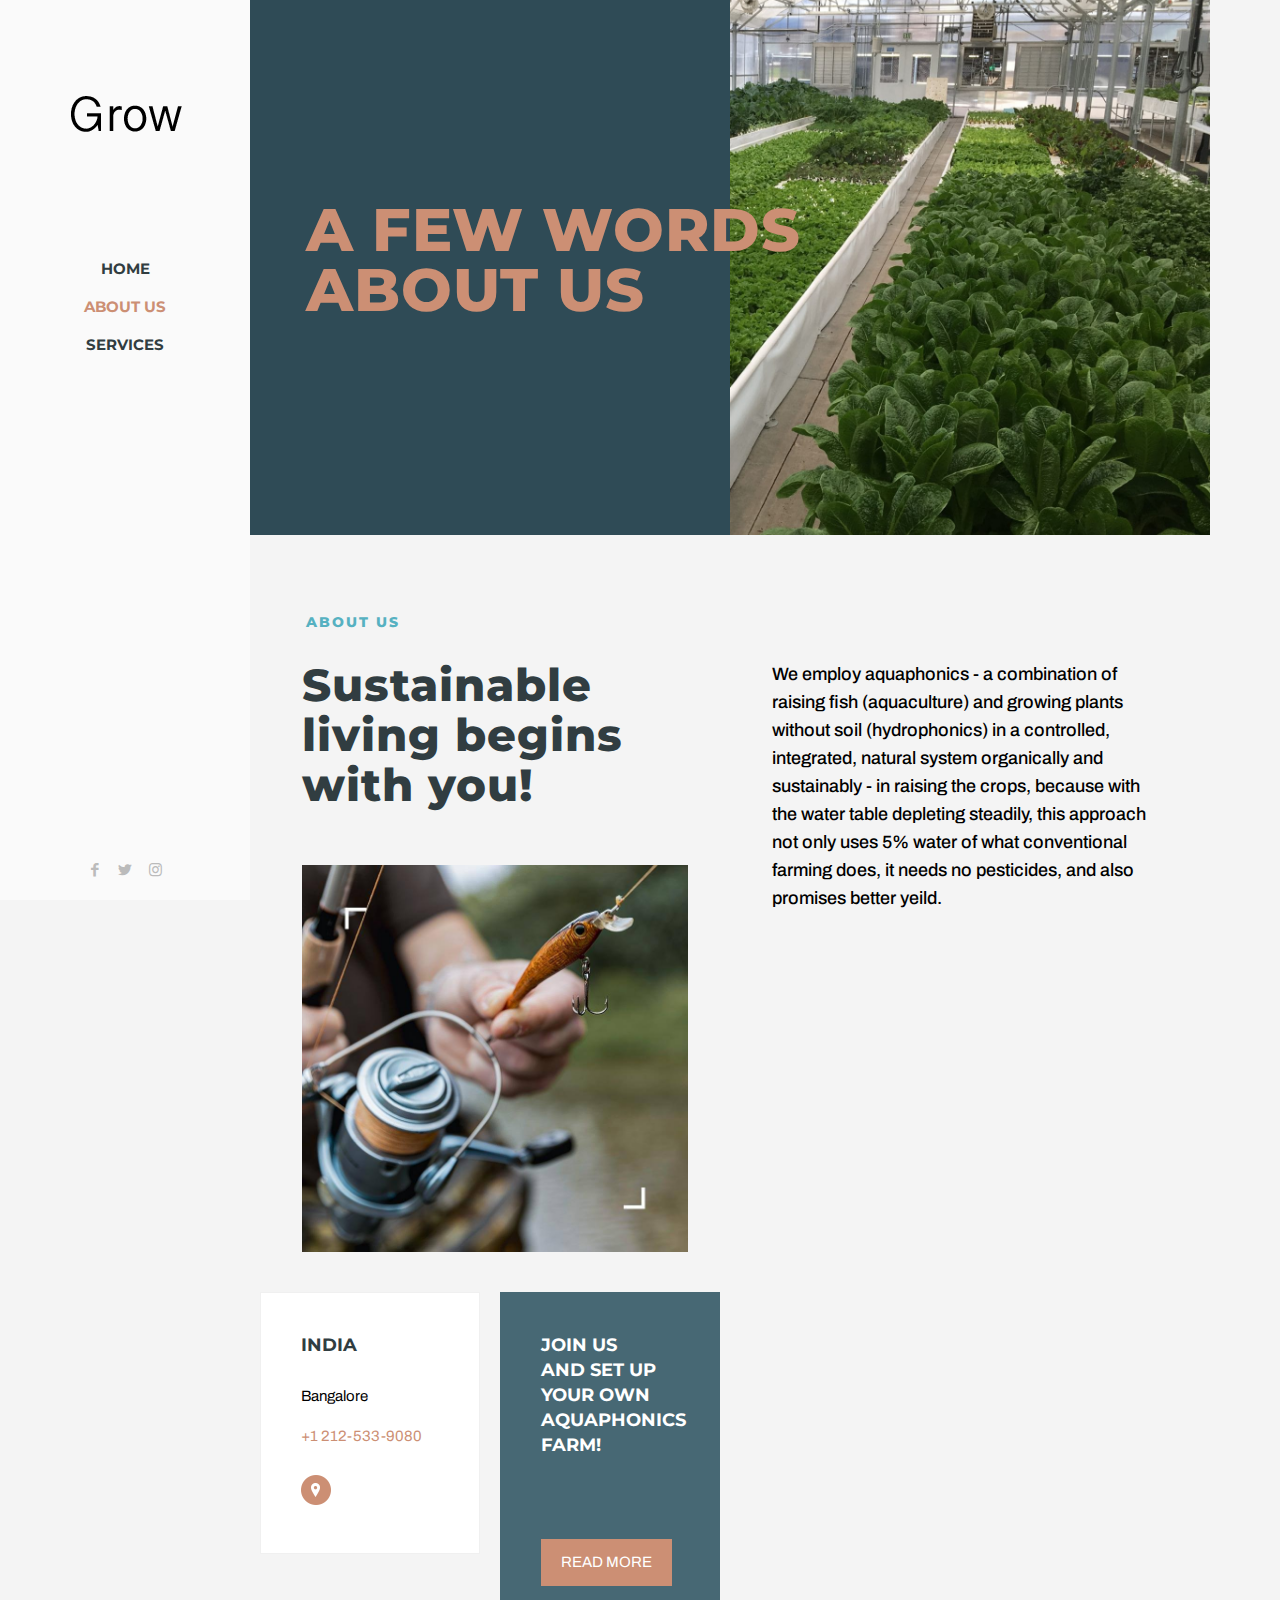
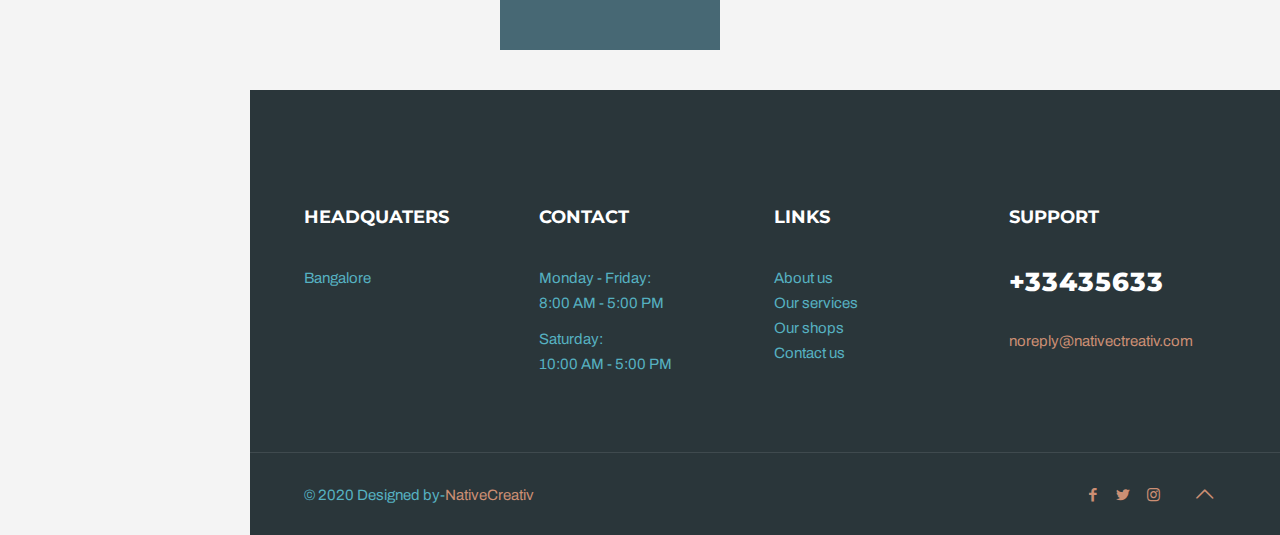
==== about.html @ 34e4ea16 "my first commit" ====
<!DOCTYPE html>
<!--[if lt IE 7]><html class="no-js lt-ie10 lt-ie9 lt-ie8 lt-ie7"> <![endif]-->
<!--[if IE 7]><html class="no-js lt-ie10 lt-ie9 lt-ie8"> <![endif]-->
<!--[if IE 8]><html class="no-js lt-ie10 lt-ie9"> <![endif]-->
<!--[if IE 9]><html class="no-js lt-ie10"> <![endif]-->
<!--[if gt IE 8]><!-->
<html class="no-js">
<!--<![endif]-->

<head>

    <!-- Basic Page Needs -->
    <meta charset="utf-8">
    <title>Grow</title>
    <meta name="description" content="">
    <meta name="author" content="">

    <!-- Mobile Specific Metas -->
    <meta name="viewport" content="width=device-width, initial-scale=1, maximum-scale=1">

    <!-- Favicons -->
    <link rel="shortcut icon" href="images/favicon.ico">

    <!-- FONTS -->
    <link rel='stylesheet' href='http://fonts.googleapis.com/css?family=Archivo:100,300,400,400italic,500,700,700italic,800,900'>
    <link rel='stylesheet' href='http://fonts.googleapis.com/css?family=Montserrat:100,300,400,400italic,500,600,700,700italic,800,900'>
    <link rel='stylesheet' href='http://fonts.googleapis.com/css?family=Lato:400,400italic,700,700italic,900'>

    <!-- CSS -->
    <link rel='stylesheet' href='css/global.css'>
    <link rel='stylesheet' href='css/structure.css'>
    <link rel='stylesheet' href='css/fisher.css'>
    <link rel='stylesheet' href='css/custom.css'>

</head>

<body class="page-template-default page color-custom style-simple button-flat layout-full-width if-zoom if-border-hide no-content-padding no-shadows header-creative header-open minimalist-header-no ab-hide subheader-both-center menu-link-color menuo-no-borders mobile-tb-center mobile-mini-mr-ll tablet-sticky mobile-header-mini mobile-sticky">
    <div id="Header_creative">
        <a href="#" class="creative-menu-toggle"><i class="icon-menu-fine"></i></a>
        <div class="creative-social">
            <ul class="social">
                <li class="facebook">
                    <a href="#" title="Facebook"><i class="icon-facebook"></i></a>
                </li>
                <li class="twitter">
                    <a href="#" title="Twitter"><i class="icon-twitter"></i></a>
                </li>
                <li class="instagram">
                    <a href="#" title="Instagram"><i class="icon-instagram"></i></a>
                </li>
            </ul>
        </div>
        <div class="creative-wrapper">

            <div id="Top_bar">
                <div class="one clearfix">
                    <div class="top_bar_left">
                        <div class="logo">
                            <a id="logo" href="about.html" title="BeFisher - BeTheme" data-height="120" data-padding="50"><img class="logo-main scale-with-grid" src=" images/fisher-logo.png" data-retina="images/fisher-logo-retina.png" data-height="101" alt="fisher logo" data-no-retina><img class="logo-sticky scale-with-grid" src="content/fisher/images/fisher-logo.png" data-retina="content/fisher/images/fisher-logo-retina.png" data-height="101" alt="fisher logo" data-no-retina><img class="logo-mobile scale-with-grid" src="content/fisher/images/fisher-logo.png" data-retina="content/fisher/images/fisher-logo-retina.png" data-height="101" alt="fisher logo" data-no-retina><img class="logo-mobile-sticky scale-with-grid" src="content/fisher/images/fisher-logo.png" data-retina="content/fisher/images/fisher-logo-retina.png" data-height="101" alt="fisher logo" data-no-retina></a>
                        </div>
                        <div class="menu_wrapper">
                            <nav id="menu">
                                <ul id="menu-menu" class="menu menu-main">
                                    <li>
                                        <a href="index-fisher.html"><span>HOME</span></a>
                                    </li>
                                    <li class="current-menu-item">
                                        <a href="about.html"><span>ABOUT US</span></a>
                                    </li>
                                    <li>
                                        <a href="services.html"><span>SERVICES</span></a>
                                    </li>
                                    <!--<li>
                                        <a href="fishing-school.html"><span>FISHING SCHOOL</span></a>
                                    </li>
                                    <li>
                                        <a href="contact.html"><span>CONTACT US</span></a>
                                    </li>-->
                                </ul>
                            </nav><a class="responsive-menu-toggle" href="#"><i class="icon-menu-fine"></i></a>
                        </div>
                    </div>
                </div>
            </div>
            <div id="Action_bar" class="creative">
                <ul class="social">
                    <li class="facebook">
                        <a href="#" title="Facebook"><i class="icon-facebook"></i></a>
                    </li>
                    <li class="twitter">
                        <a href="#" title="Twitter"><i class="icon-twitter"></i></a>
                    </li>
                    <li class="instagram">
                        <a href="#" title="Instagram"><i class="icon-instagram"></i></a>
                    </li>
                </ul>
            </div>
        </div>
    </div>
    <div id="Wrapper">
        <div id="Header_wrapper">
            <header id="Header"></header>
        </div>
        <div id="Content">
            <div class="content_wrapper clearfix">
                <div class="sections_group">
                    <div class="entry-content">
                        <div class="section mcb-section mcb-section-9tmy3izg3 no-margin-v highlight-left bg-cover" style="padding-top:0px;padding-bottom:0px;background-image:url(images/farm2.jpeg);background-repeat:no-repeat;background-position:center;">
                            <div class="section_wrapper mcb-section-inner">
                                <div class="wrap mcb-wrap one valign-top clearfix" style="padding:200px 4%">
                                    <div class="mcb-wrap-inner">
                                        <div class="column mcb-column mcb-item-kke55o2ll four-fifth column_column">
                                            <div class="column_attr clearfix">
                                                <h6 class="themecolor">A FEW WORDS ABOUT US</h6>
                                            </div>
                                        </div>
                                    </div>
                                </div>
                            </div>
                        </div>
                        <div class="section mcb-section mcb-section-dfb7327e0" style="padding-top:75px;padding-bottom:40px;background-color:#f4f4f4">
                            <div class="section_wrapper mcb-section-inner">
                                <div class="wrap mcb-wrap one valign-top clearfix" style="padding:0 4%">
                                    <div class="mcb-wrap-inner">
                                        <div class="column mcb-column one column_column column-margin-10px">
                                            <div class="column_attr clearfix">
                                                <h5 style="color:#56b1c1;">ABOUT US</h5>
                                            </div>
                                        </div>
                                    </div>
                                </div>
                                <div class="wrap mcb-wrap one-second valign-top clearfix" style="padding:0 4%">
                                    <div class="mcb-wrap-inner">
                                        <div class="column mcb-column one column_column column-margin-40px">
                                            <div class="column_attr clearfix">
                                                <h2>Sustainable living begins with you!</h2>
                                            </div>
                                        </div>
                                        <div class="column mcb-column one column_image">
                                            <div class="image_frame image_item no_link scale-with-grid no_border">
                                                <div class="image_wrapper"><img class="scale-with-grid" src="images/fisher-home-bait.jpg">
                                                </div>
                                            </div>
                                        </div>
                                    </div>
                                </div>
                                <div class="wrap mcb-wrap one-second valign-top clearfix" style="padding:0 4%">
                                    <div class="mcb-wrap-inner">
                                        <div class="column mcb-column one column_column">
                                            <div class="column_attr clearfix">
                                                <p class="big">
                                                    We employ aquaphonics - a combination of raising fish (aquaculture) and growing plants without soil (hydrophonics) in a controlled, integrated, natural system organically and sustainably - in raising the crops, because with the water table depleting steadily, this approach not only uses 5% water of what conventional farming does, it needs no pesticides, and also promises better yeild.
                                                </p>
                                            </div>
                                        </div>
                                        <!--<div class="column mcb-column one-second column_button">
                                            <a class="button button_size_2 button_dark button_js" href="index.php/about-us/index.html"><span class="button_label"><strong>ABOUT US</strong></span></a>
                                        </div>
                                    </div>
                                </div>
                            </div>
                        </div>
                        <!-<div class="section mcb-section mcb-section-0f7309b31 no-margin-v dark equal-height-wrap" style="padding-top:100px;padding-bottom:50px;background-color:#2f4b56">
                            <div class="section_wrapper mcb-section-inner">
                                <div class="wrap mcb-wrap one valign-top clearfix" style="padding:0 4%">
                                    <div class="mcb-wrap-inner">
                                        <div class="column mcb-column mcb-item-8zpn4xe7q two-third column_column">
                                            <div class="column_attr clearfix">
                                                <h5 style="color:#cc8f74">COMPANY IN NUMBERS</h5>
                                                <h2>THESE NUMBERS DESCRIBE OUR COMPANY</h2>
                                            </div>
                                        </div>
                                        <div class="column mcb-column one column_divider">
                                            <hr class="no_line" style="margin:0 auto 75px">
                                        </div>
                                    </div>
                                </div>
                                <div class="wrap mcb-wrap one-fourth valign-top clearfix" style="padding:0 4%">
                                    <div class="mcb-wrap-inner">
                                        <div class="column mcb-column one column_image">
                                            <div class="image_frame image_item no_link scale-with-grid no_border" style="margin-bottom:25px;">
                                                <div class="image_wrapper"><img class="scale-with-grid" src="images/farm.jpg">
                                                </div>
                                            </div>
                                        </div>
                                        <div class="column mcb-column one column_column">
                                            <div class="column_attr clearfix">
                                                <h2>649</h2>
                                                <h5 style="color:#cc8f74;">BAITS & FLOATS SOLD IN 2019</h5>
                                            </div>
                                        </div>
                                    </div>
                                </div>
                                <div class="wrap mcb-wrap one-fourth valign-top clearfix" style="padding:0 4%">
                                    <div class="mcb-wrap-inner">
                                        <div class="column mcb-column one column_image">
                                            <div class="image_frame image_item no_link scale-with-grid no_border" style="margin-bottom:25px;">
                                                <div class="image_wrapper"><img class="scale-with-grid" src="images/fisher-home-icon-3.png">
                                                </div>
                                            </div>
                                        </div>
                                        <div class="column mcb-column one column_column">
                                            <div class="column_attr clearfix">
                                                <h2>139</h2>
                                                <h5 style="color:#cc8f74;">ROD MODELS</h5>
                                            </div>
                                        </div>
                                    </div>
                                </div>
                                <div class="wrap mcb-wrap one-fourth valign-top clearfix" style="padding:0 4%">
                                    <div class="mcb-wrap-inner">
                                        <div class="column mcb-column one column_image">
                                            <div class="image_frame image_item no_link scale-with-grid no_border" style="margin-bottom:25px;">
                                                <div class="image_wrapper"><img class="scale-with-grid" src="images/fisher-home-icon-1.png">
                                                </div>
                                            </div>
                                        </div>
                                        <div class="column mcb-column one column_column">
                                            <div class="column_attr clearfix">
                                                <h2>412</h2>
                                                <h5 style="color:#cc8f74;">REELS & FISHING LINES</h5>
                                            </div>
                                        </div>
                                    </div>
                                </div>
                                <div class="wrap mcb-wrap one-fourth valign-top clearfix" style="padding:0 4%">
                                    <div class="mcb-wrap-inner">
                                        <div class="column mcb-column one column_image">
                                            <div class="image_frame image_item no_link scale-with-grid no_border" style="margin-bottom:25px;">
                                                <div class="image_wrapper"><img class="scale-with-grid" src="images/fisher-home-icon-4.png">
                                                </div>
                                            </div>
                                        </div>
                                        <div class="column mcb-column one column_column">
                                            <div class="column_attr clearfix">
                                                <h2>108</h2>
                                                <h5 style="color:#cc8f74;">ACCESSORIES IN OFFER</h5>
                                            </div>
                                        </div>
                                    </div>
                                </div>
                            </div>
                        </div>
                        <div class="section mcb-section mcb-section-bf9eb693a bg-cover" style="padding-top:100px;padding-bottom:120px;background-image:url(images/ffisher-about-section-bg.jpg);background-repeat:no-repeat;background-position:center;">
                            <div class="section_wrapper mcb-section-inner">
                                <div class="wrap mcb-wrap one valign-top clearfix" style="padding:0 4%">
                                    <div class="mcb-wrap-inner">
                                        <div class="column mcb-column mcb-item-94c8011ae four-fifth column_column column-margin-40px">
                                            <div class="column_attr clearfix">
                                                <h5 style="color:#56b1c1;">OUR HISTORY</h5>
                                                <hr class="no_line" style="margin:0 auto 10px">
                                                <h2>THE HISTORY OF OUR STORE DATES BACK TO 1982. JOHN THOMAS WALLACE AND FRANK BRODWICK DECIDED TO OPEN STORE.</h2>
                                            </div>
                                        </div>
                                    </div>
                                </div>
                            </div>
                        </div>
                        <div class="section mcb-section mcb-section-83b4c1375 no-margin-h no-margin-v dark equal-height-wrap" style="padding-top:0px;padding-bottom:50px;background-color:">
                            <div class="section_wrapper mcb-section-inner">
                                <div class="wrap mcb-wrap one-second valign-bottom bg-cover clearfix" style="padding:0 10%;background-color:#2f4b56;background-image:url(images/fisher-about-fisherman.jpg);background-repeat:no-repeat;background-position:center;">
                                    <div class="mcb-wrap-inner">
                                        <div class="column mcb-column one column_divider">
                                            <hr class="no_line" style="margin:0 auto 550px">
                                        </div>
                                    </div>
                                </div>
                                <div class="wrap mcb-wrap one-second valign-top clearfix" style="padding:50px;background-color:#cc8f74">
                                    <div class="mcb-wrap-inner">
                                        <div class="column mcb-column one column_column column-margin-20px">
                                            <div class="column_attr clearfix">
                                                <h3 style="color:#2f4b56;">ABOUT TWO GUYS WHO WANTED TO RUN THEIR OWN STORE.</h3>
                                                <hr class="no_line" style="margin:0 auto 15px">
                                                <p>
                                                    Aliquam ac dui vel dui vulputate consectetur.<strong> Mauris accumsan, massa non</strong> consectetur condimentum, diam arcu tristique nibh, nec egestas diam elit at nulla. Suspendisse potenti. In non
                                                    lacinia risus, ac tempor ipsum.
                                                </p>
                                                <p>
                                                    Mauris accumsan, massa non consectetur condimentum, diam arcu tristique nibh, nec egestas diam elit at nulla. Suspendisse potenti. In non lacinia risus, ac tempor ipsum. Phasellus venenatis leo eu semper varius. Maecenas sit amet molestie leo. Morbi vitae
                                                    urna mauris.
                                                </p>
                                            </div>
                                        </div>
                                        <div class="column mcb-column mcb-item-kvc4d41br two-third column_button">
                                            <a class="button button_size_2 button_js" href="contact.html" style="background-color:#2f4b56!important;color:#fff;"><span class="button_label"><strong>CONTACT US</strong></span></a>
                                        </div>
                                    </div>
                                </div>
                            </div>
                        </div>
                        <div class="section mcb-section mcb-section-84b1d44a0 no-margin-h no-margin-v equal-height" style="padding-top:75px;padding-bottom:0px;background-image:url(images/fisher-home-bottom-bg.png);background-repeat:repeat-x;background-position:center bottom;">
                            <div class="section_wrapper mcb-section-inner">
                                <div class="wrap mcb-wrap one valign-top clearfix">
                                    <div class="mcb-wrap-inner">
                                        <div class="column mcb-column one column_column">
                                            <div class="column_attr clearfix align_center">
                                                <h5 style="color:#56b1c1;">ABOUT US</h5>
                                                <h2>OVER 30 STATIONARY STORES THROUGHOUT THE US</h2>
                                            </div>-->
                                        </div>
                                        <div class="column mcb-column one column_divider">
                                            <hr class="no_line" style="margin:0 auto 75px">
                                        </div>
                                    </div>
                                </div>
                                <div class="wrap mcb-wrap one valign-top clearfix">
                                    <div class="mcb-wrap-inner">
                                        <div class="column mcb-column one-fourth column_column">
                                            <div class="column_attr clearfix" style="background-color:#fff;padding:40px;border:1px solid #f0f0f0;">
                                                <h4>INDIA</h4>
                                                <hr class="no_line" style="margin:0 auto 10px">
                                                <p>
                                                   Bangalore
                                                </p><a href="#">+1 212-533-9080</a>
                                                <hr class="no_line" style="margin:0 auto 25px">
                                                <img src="images/ffisher-home-location.png">
                                            </div>
                                        </div>
                                        <!--<div class="column mcb-column one-fourth column_column">
                                            <div class="column_attr clearfix" style="background-color:#fff;padding:40px;border:1px solid #f0f0f0;">
                                                <h4>CHICAGO</h4>
                                                <hr class="no_line" style="margin:0 auto 10px">
                                                <p>
                                                    100 Orchard St,
                                                    <br> New York, NY 10002,
                                                    <br> United States
                                                </p><a href="#">+1 212-533-9080</a>
                                                <hr class="no_line" style="margin:0 auto 25px">
                                                <img src="images/ffisher-home-location.png">
                                            </div>
                                        </div>
                                        <div class="column mcb-column one-fourth column_column">
                                            <div class="column_attr clearfix" style="background-color:#fff;padding:40px;border:1px solid #f0f0f0;">
                                                <h4>LOS ANGELES</h4>
                                                <hr class="no_line" style="margin:0 auto 10px">
                                                <p>
                                                    100 Orchard St,
                                                    <br> New York, NY 10002,
                                                    <br> United States
                                                </p><a href="#">+1 212-533-9080</a>
                                                <hr class="no_line" style="margin:0 auto 25px">
                                                <img src="images/ffisher-home-location.png">
                                            </div>
                                        </div>-->
                                        <div class="column mcb-column one-fourth column_column">
                                            <div class="column_attr clearfix" style="background-color:#476874;padding:40px;border:1px solid #476874;">
                                               <h4 style="color:#fff">JOIN US
                                                    <br> AND SET UP 
                                                    <br> YOUR OWN
                                                    <br> AQUAPHONICS FARM!
                                                </h4>
                                                <hr class="no_line" style="margin:0 auto 65px">
                                                <a class="button button_size_2 button_dark button_js" href="contact.html" target="_blank"><span class="button_label">READ MORE</span></a>
                                            </div>
                                        </div>
                                    </div>
                                </div>
                            </div>
                        </div>


                    </div>
                </div>
            </div>
        </div>
        <footer id="Footer" class="clearfix">
            <div class="widgets_wrapper">
                <div class="container">
                    <div class="column one-fourth">
                        <aside class="widget_text widget widget_custom_html">
                            <h4>HEADQUATERS</h4>
                            <div class="textwidget custom-html-widget">
                                <hr class="no_line" style="margin:0 auto 20px"> Bangalore
                                
                            </div>
                        </aside>
                    </div>
                    <div class="column one-fourth">
                        <aside class="widget_text widget widget_custom_html">
                            <h4>CONTACT</h4>
                            <div class="textwidget custom-html-widget">
                                <hr class="no_line" style="margin:0 auto 20px"> Monday - Friday:
                                <br> 8:00 AM - 5:00 PM
                                <hr class="no_line" style="margin:0 auto 10px"> Saturday:
                                <br> 10:00 AM - 5:00 PM
                            </div>
                        </aside>
                    </div>
                    <div class="column one-fourth">
                        <aside class="widget_text widget widget_custom_html">
                            <h4>LINKS</h4>
                            <div class="textwidget custom-html-widget">
                                <hr class="no_line" style="margin:0 auto 20px"> About us
                                <br> Our services
                                <br> Our shops
                                <br> Contact us
                            </div>
                        </aside>
                    </div>
                    <div class="column one-fourth">
                        <aside class="widget_text widget widget_custom_html">
                            <h4>SUPPORT</h4>
                            <div class="textwidget custom-html-widget">
                                <hr class="no_line" style="margin:0 auto 20px">
                                <h3> +33435633</h3>
                                <hr class="no_line" style="margin:0 auto 15px">
                                <a href="#">noreply@nativectreativ.com</a>
                            </div>
                        </aside>
                    </div>
                </div>
            </div>
            <div class="footer_copy">
                <div class="container">
                    <div class="column one">
                        <a id="back_to_top" class="button button_js" href><i class="icon-up-open-big"></i></a>
                        <div class="copyright">
                            &copy; 2020 Designed by-<a target="_blank" rel="nofollow" href="http://www.nativecreative.studio/">NativeCreativ</a>
                        </div>
                        <ul class="social">
                            <li class="facebook">
                                <a href="#" title="Facebook"><i class="icon-facebook"></i></a>
                            </li>
                            <li class="twitter">
                                <a href="#" title="Twitter"><i class="icon-twitter"></i></a>
                            </li>
                            <li class="instagram">
                                <a href="#" title="Instagram"><i class="icon-instagram"></i></a>
                            </li>
                        </ul>
                    </div>
                </div>
            </div>
        </footer>
    </div>


    <!--JS -->
    <script src="js/jquery-2.1.4.min.js"></script>

    <script src="js/mfn.menu.js"></script>
    <script src="js/jquery.plugins.js"></script>
    <script src="js/jquery.jplayer.min.js"></script>
    <script src="js/animations/animations.js"></script>
    <script src="js/translate3d.js"></script>
    <script src="js/scripts.js"></script>


</body>

</html>
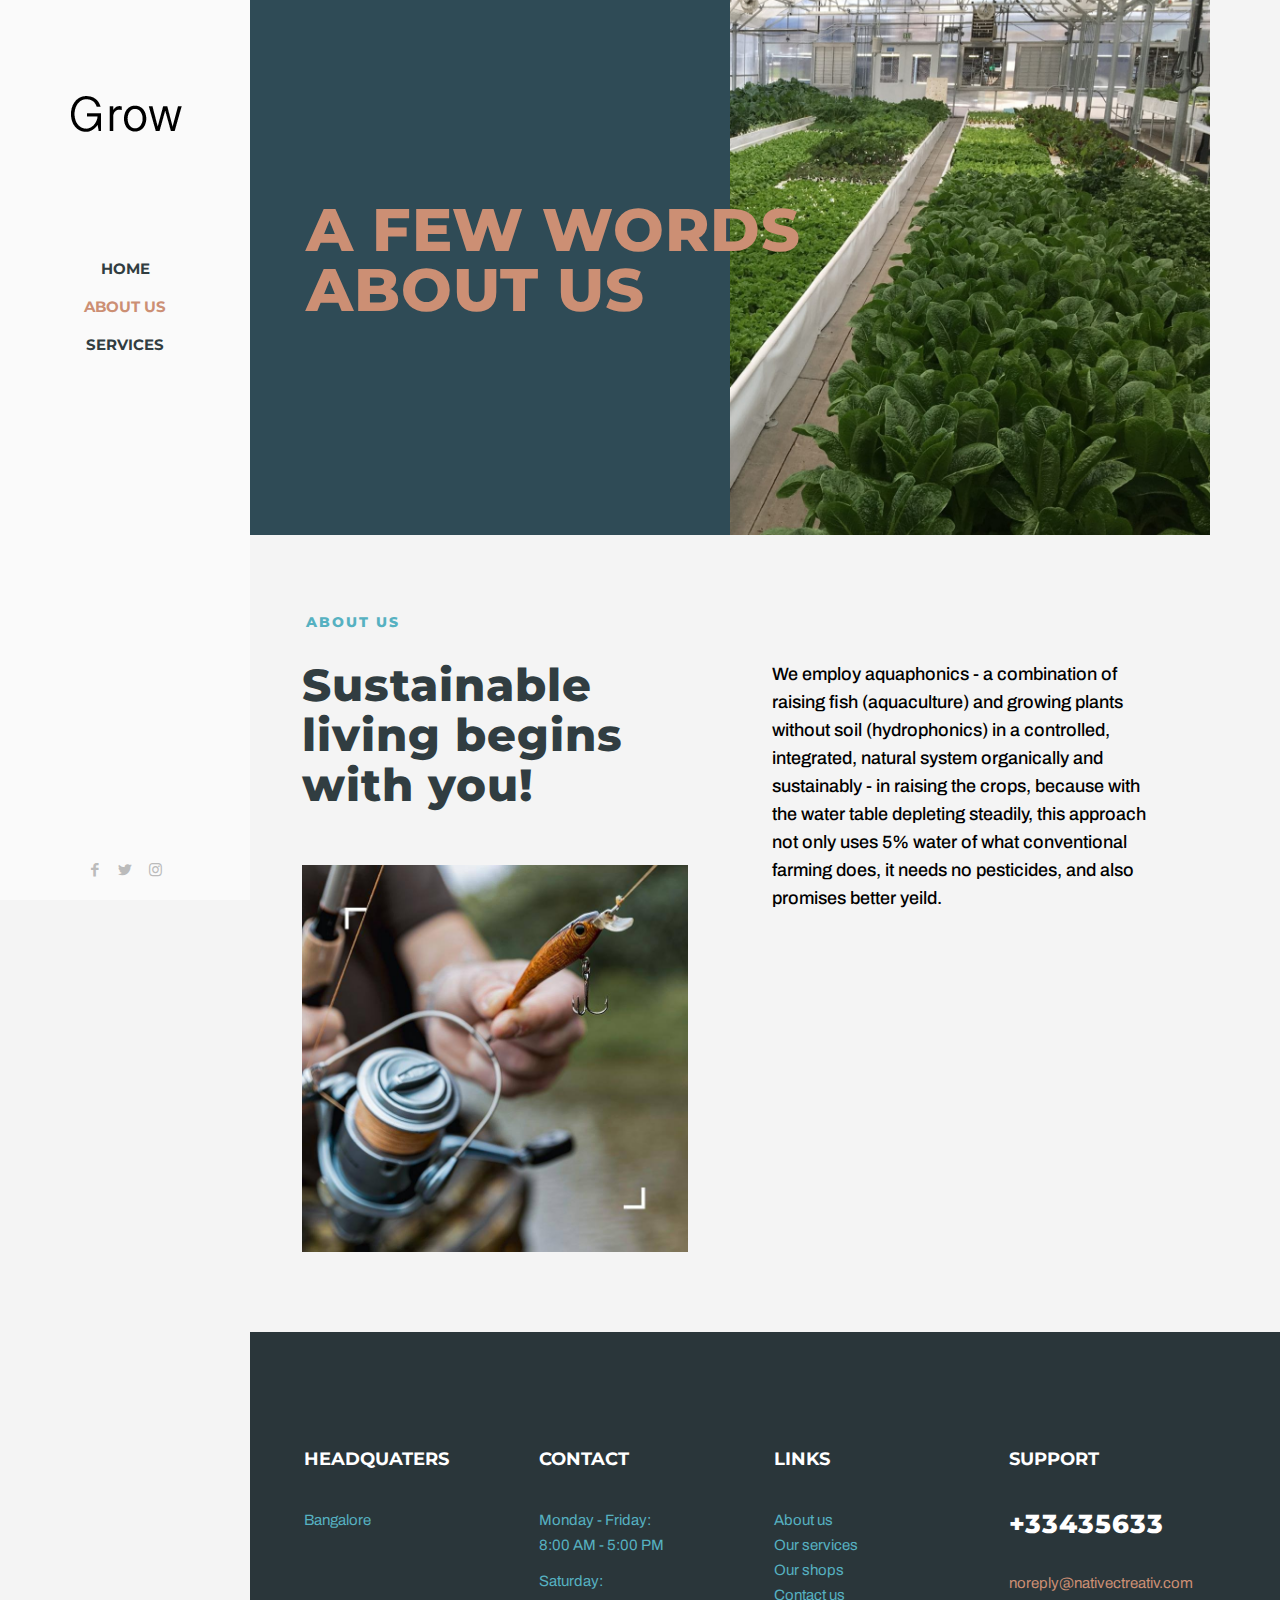
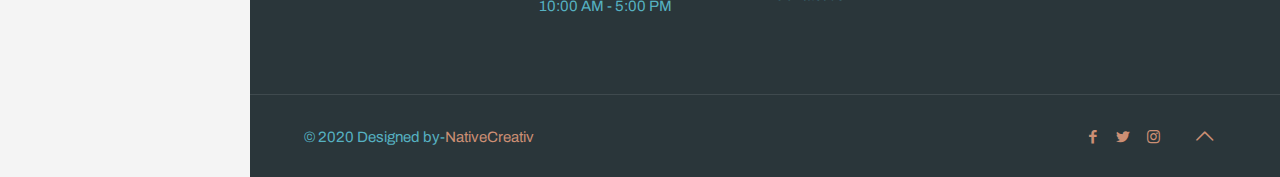
==== commit 70be4799: "removed the small boxes in the bottom" ====
--- a/about.html
+++ b/about.html
@@ -56,13 +56,13 @@
                 <div class="one clearfix">
                     <div class="top_bar_left">
                         <div class="logo">
-                            <a id="logo" href="about.html" title="BeFisher - BeTheme" data-height="120" data-padding="50"><img class="logo-main scale-with-grid" src=" images/fisher-logo.png" data-retina="images/fisher-logo-retina.png" data-height="101" alt="fisher logo" data-no-retina><img class="logo-sticky scale-with-grid" src="content/fisher/images/fisher-logo.png" data-retina="content/fisher/images/fisher-logo-retina.png" data-height="101" alt="fisher logo" data-no-retina><img class="logo-mobile scale-with-grid" src="content/fisher/images/fisher-logo.png" data-retina="content/fisher/images/fisher-logo-retina.png" data-height="101" alt="fisher logo" data-no-retina><img class="logo-mobile-sticky scale-with-grid" src="content/fisher/images/fisher-logo.png" data-retina="content/fisher/images/fisher-logo-retina.png" data-height="101" alt="fisher logo" data-no-retina></a>
+                            <a id="logo" href="../../index-fisher.html" title="BeFisher - BeTheme" data-height="120" data-padding="50"><img class="logo-main scale-with-grid" src="images/fisher-logo.png" data-retina="images/fisher-logo-retina.png" data-height="101" alt="fisher logo" data-no-retina><img class="logo-sticky scale-with-grid" src="images/fisher-logo.png" data-retina="images/fisher-logo-retina.png" data-height="101" alt="fisher logo" data-no-retina><img class="logo-mobile scale-with-grid" src="images/fisher-logo.png" data-retina="images/fisher-logo-retina.png" data-height="101" alt="fisher logo" data-no-retina><img class="logo-mobile-sticky scale-with-grid" src="images/fisher-logo.png" data-retina="images/fisher-logo-retina.png" data-height="101" alt="fisher logo" data-no-retina></a>
                         </div>
                         <div class="menu_wrapper">
                             <nav id="menu">
                                 <ul id="menu-menu" class="menu menu-main">
                                     <li>
-                                        <a href="index-fisher.html"><span>HOME</span></a>
+                                        <a href="index.html"><span>HOME</span></a>
                                     </li>
                                     <li class="current-menu-item">
                                         <a href="about.html"><span>ABOUT US</span></a>
@@ -303,7 +303,7 @@
                                         </div>
                                     </div>
                                 </div>
-                                <div class="wrap mcb-wrap one valign-top clearfix">
+                                <!--<div class="wrap mcb-wrap one valign-top clearfix">
                                     <div class="mcb-wrap-inner">
                                         <div class="column mcb-column one-fourth column_column">
                                             <div class="column_attr clearfix" style="background-color:#fff;padding:40px;border:1px solid #f0f0f0;">
@@ -316,32 +316,25 @@
                                                 <img src="images/ffisher-home-location.png">
                                             </div>
                                         </div>
-                                        <!--<div class="column mcb-column one-fourth column_column">
+                                        <div class="column mcb-column one-fourth column_column">
                                             <div class="column_attr clearfix" style="background-color:#fff;padding:40px;border:1px solid #f0f0f0;">
-                                                <h4>CHICAGO</h4>
+                                                
                                                 <hr class="no_line" style="margin:0 auto 10px">
-                                                <p>
-                                                    100 Orchard St,
-                                                    <br> New York, NY 10002,
-                                                    <br> United States
-                                                </p><a href="#">+1 212-533-9080</a>
+                                                
                                                 <hr class="no_line" style="margin:0 auto 25px">
                                                 <img src="images/ffisher-home-location.png">
                                             </div>
                                         </div>
                                         <div class="column mcb-column one-fourth column_column">
                                             <div class="column_attr clearfix" style="background-color:#fff;padding:40px;border:1px solid #f0f0f0;">
-                                                <h4>LOS ANGELES</h4>
+                                               
                                                 <hr class="no_line" style="margin:0 auto 10px">
-                                                <p>
-                                                    100 Orchard St,
-                                                    <br> New York, NY 10002,
-                                                    <br> United States
-                                                </p><a href="#">+1 212-533-9080</a>
+                                            
+                                    
                                                 <hr class="no_line" style="margin:0 auto 25px">
                                                 <img src="images/ffisher-home-location.png">
                                             </div>
-                                        </div>-->
+                                        </div>
                                         <div class="column mcb-column one-fourth column_column">
                                             <div class="column_attr clearfix" style="background-color:#476874;padding:40px;border:1px solid #476874;">
                                                <h4 style="color:#fff">JOIN US
@@ -354,7 +347,7 @@
                                             </div>
                                         </div>
                                     </div>
-                                </div>
+                                </div>-->
                             </div>
                         </div>
 
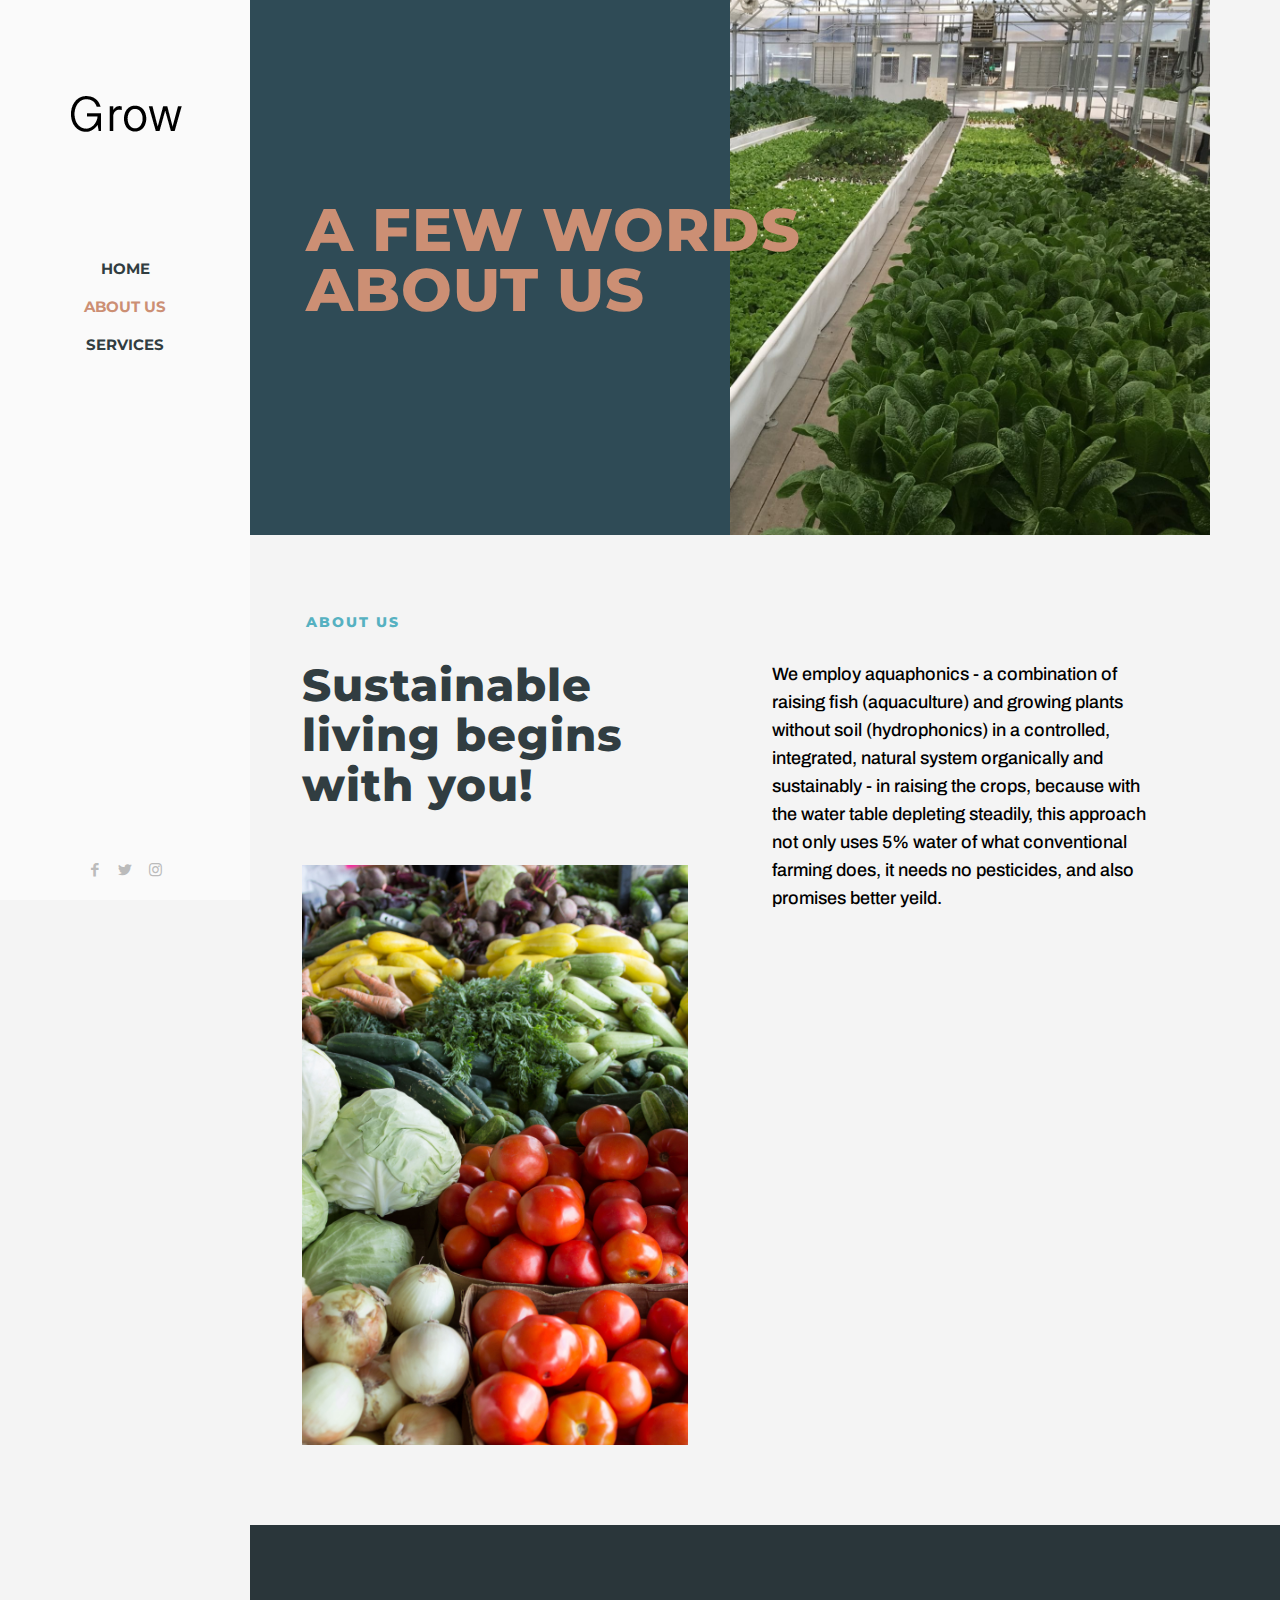
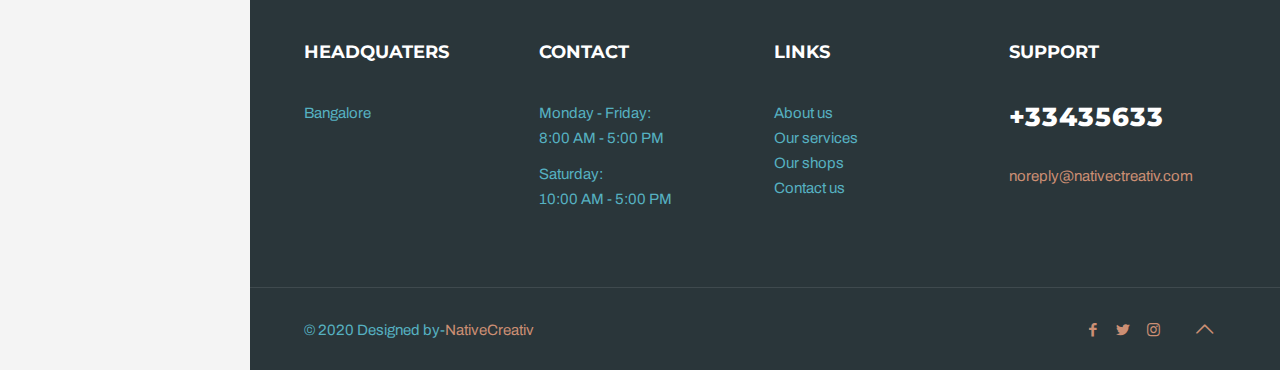
==== commit 438435d9: "Update about.html" ====
--- a/about.html
+++ b/about.html
@@ -138,7 +138,7 @@
                                         </div>
                                         <div class="column mcb-column one column_image">
                                             <div class="image_frame image_item no_link scale-with-grid no_border">
-                                                <div class="image_wrapper"><img class="scale-with-grid" src="images/fisher-home-bait.jpg">
+                                                <div class="image_wrapper"><img class="scale-with-grid" src="images/organic.jpg">
                                                 </div>
                                             </div>
                                         </div>
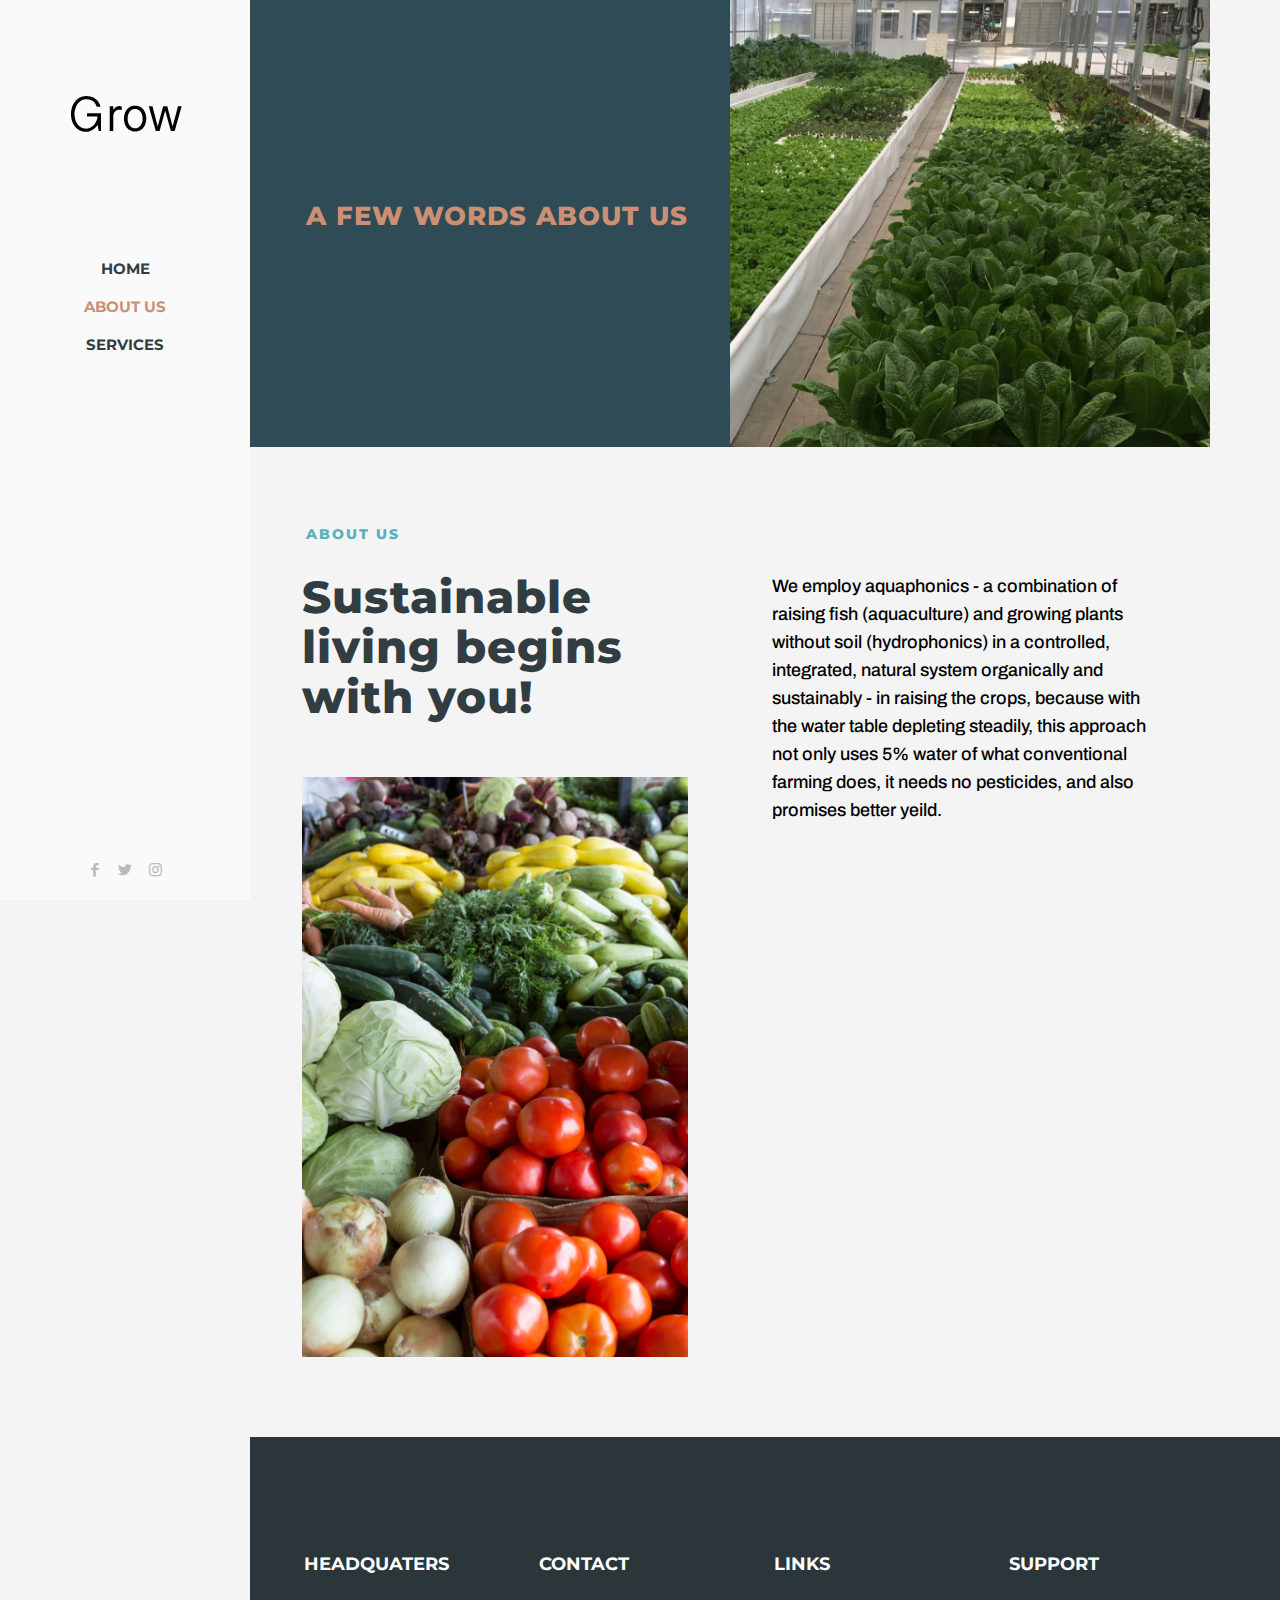
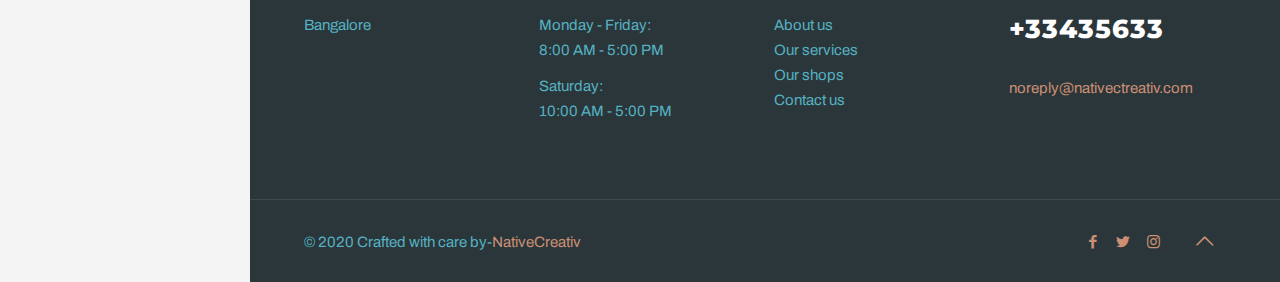
==== commit bb00a6ca: "footer and header changes." ====
--- a/about.html
+++ b/about.html
@@ -111,7 +111,7 @@
                                     <div class="mcb-wrap-inner">
                                         <div class="column mcb-column mcb-item-kke55o2ll four-fifth column_column">
                                             <div class="column_attr clearfix">
-                                                <h6 class="themecolor">A FEW WORDS ABOUT US</h6>
+                                                <h3 class="themecolor">A FEW WORDS ABOUT US</h3>
                                             </div>
                                         </div>
                                     </div>
@@ -408,7 +408,7 @@
                     <div class="column one">
                         <a id="back_to_top" class="button button_js" href><i class="icon-up-open-big"></i></a>
                         <div class="copyright">
-                            &copy; 2020 Designed by-<a target="_blank" rel="nofollow" href="http://www.nativecreative.studio/">NativeCreativ</a>
+                            &copy; 2020 Crafted with care by-<a target="_blank" rel="nofollow" href="http://www.nativecreative.studio/">NativeCreativ</a>
                         </div>
                         <ul class="social">
                             <li class="facebook">
